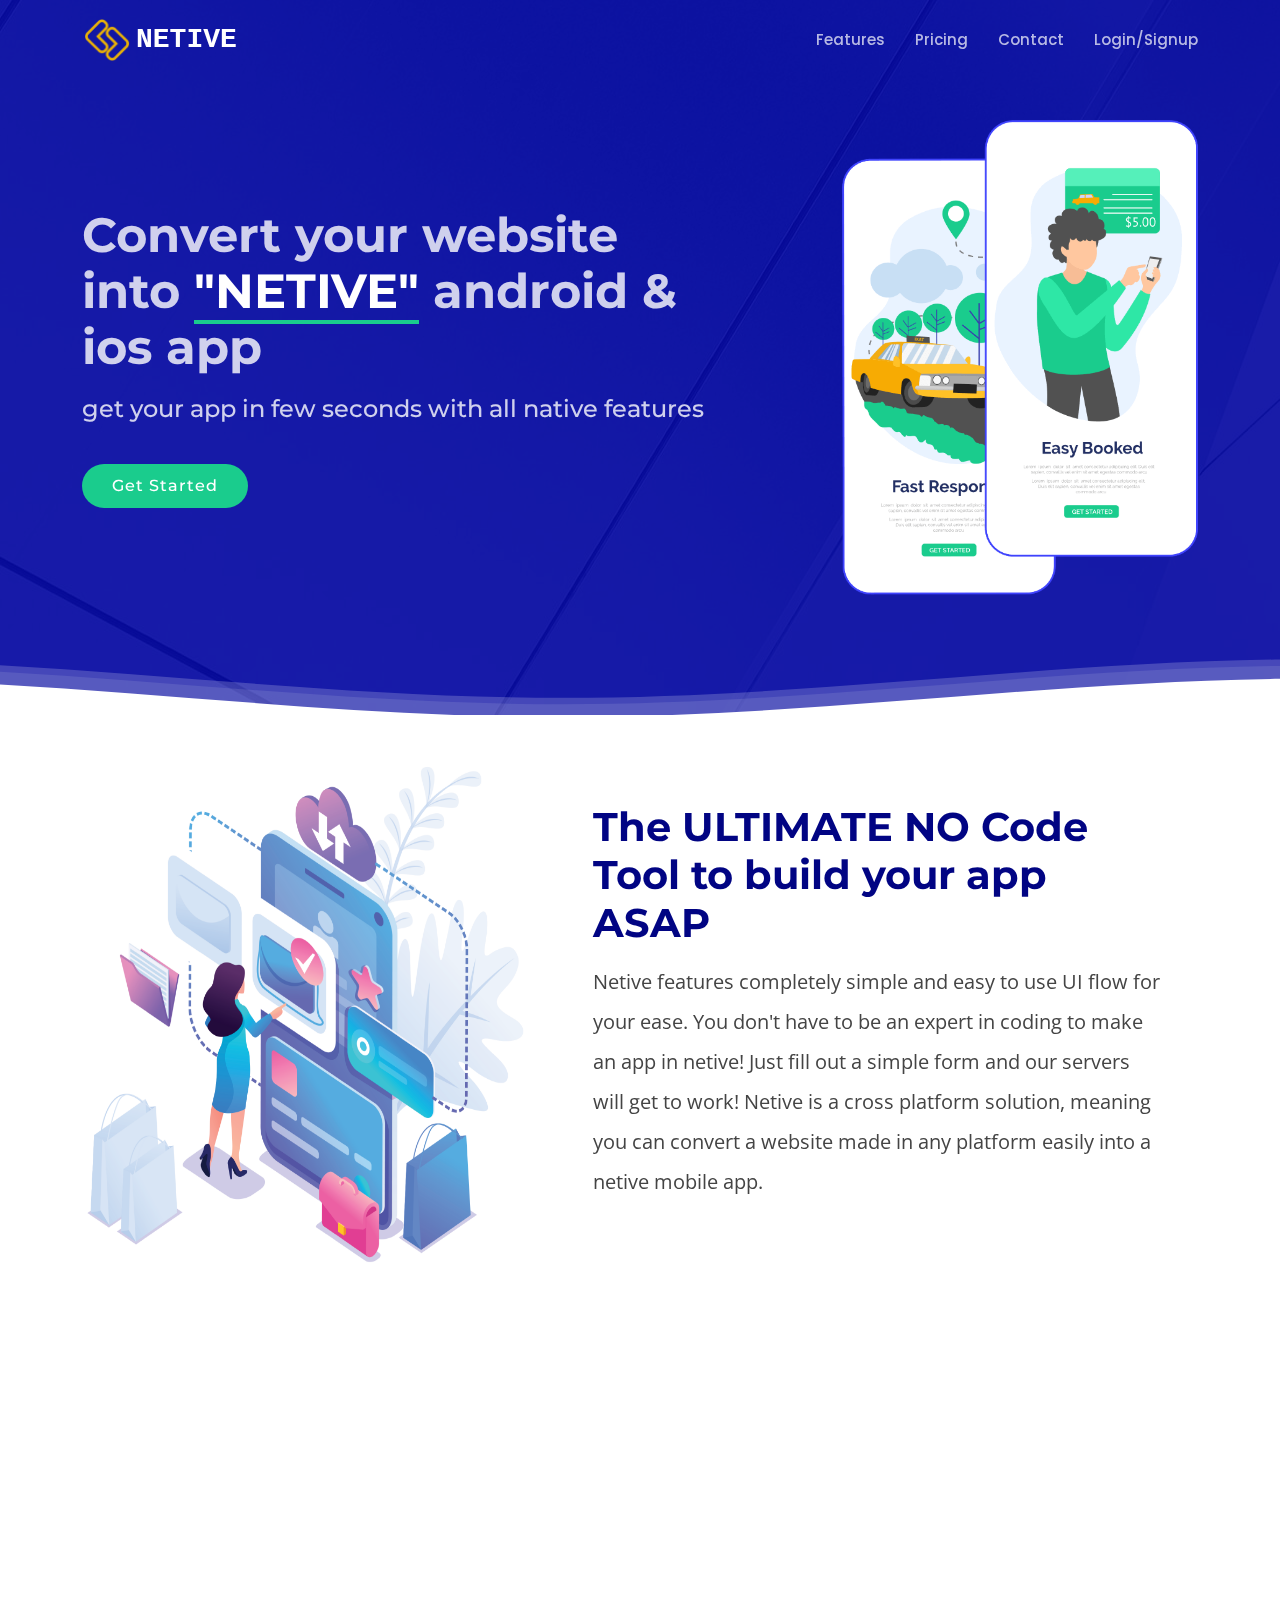
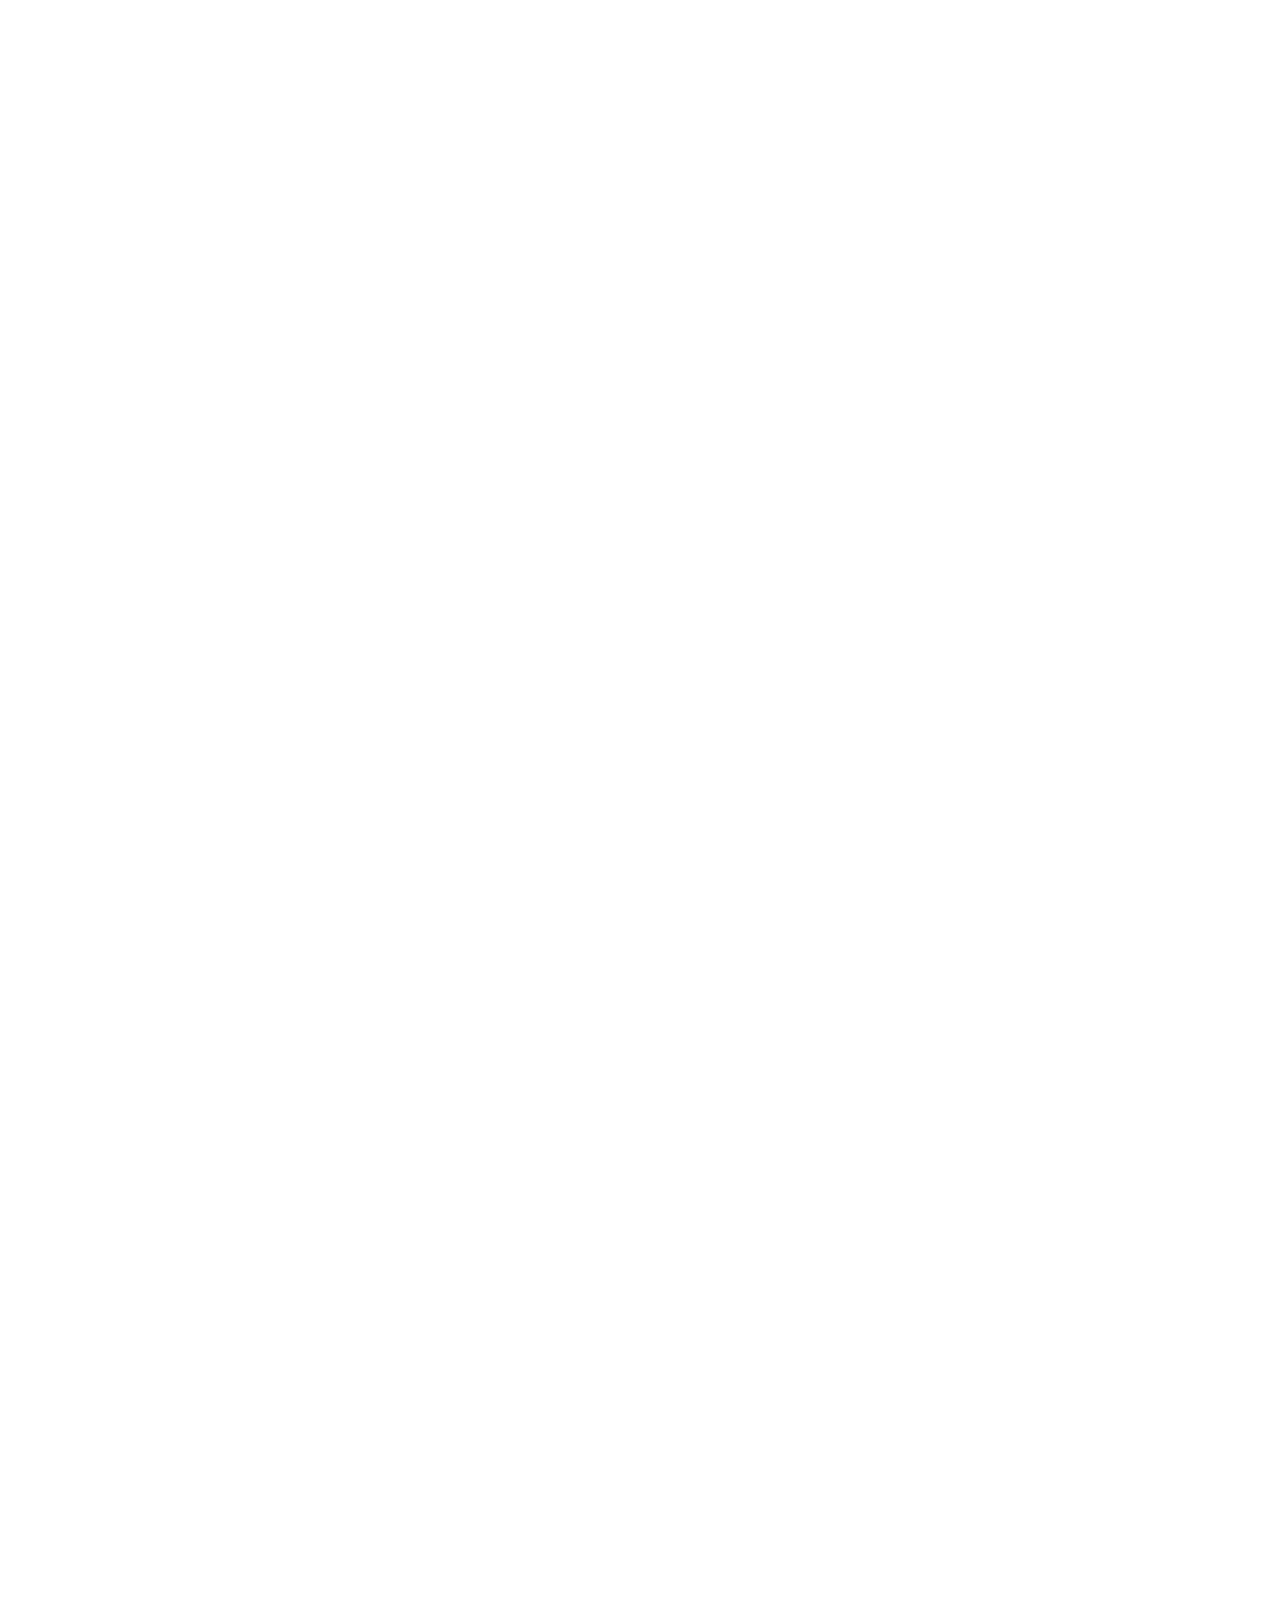
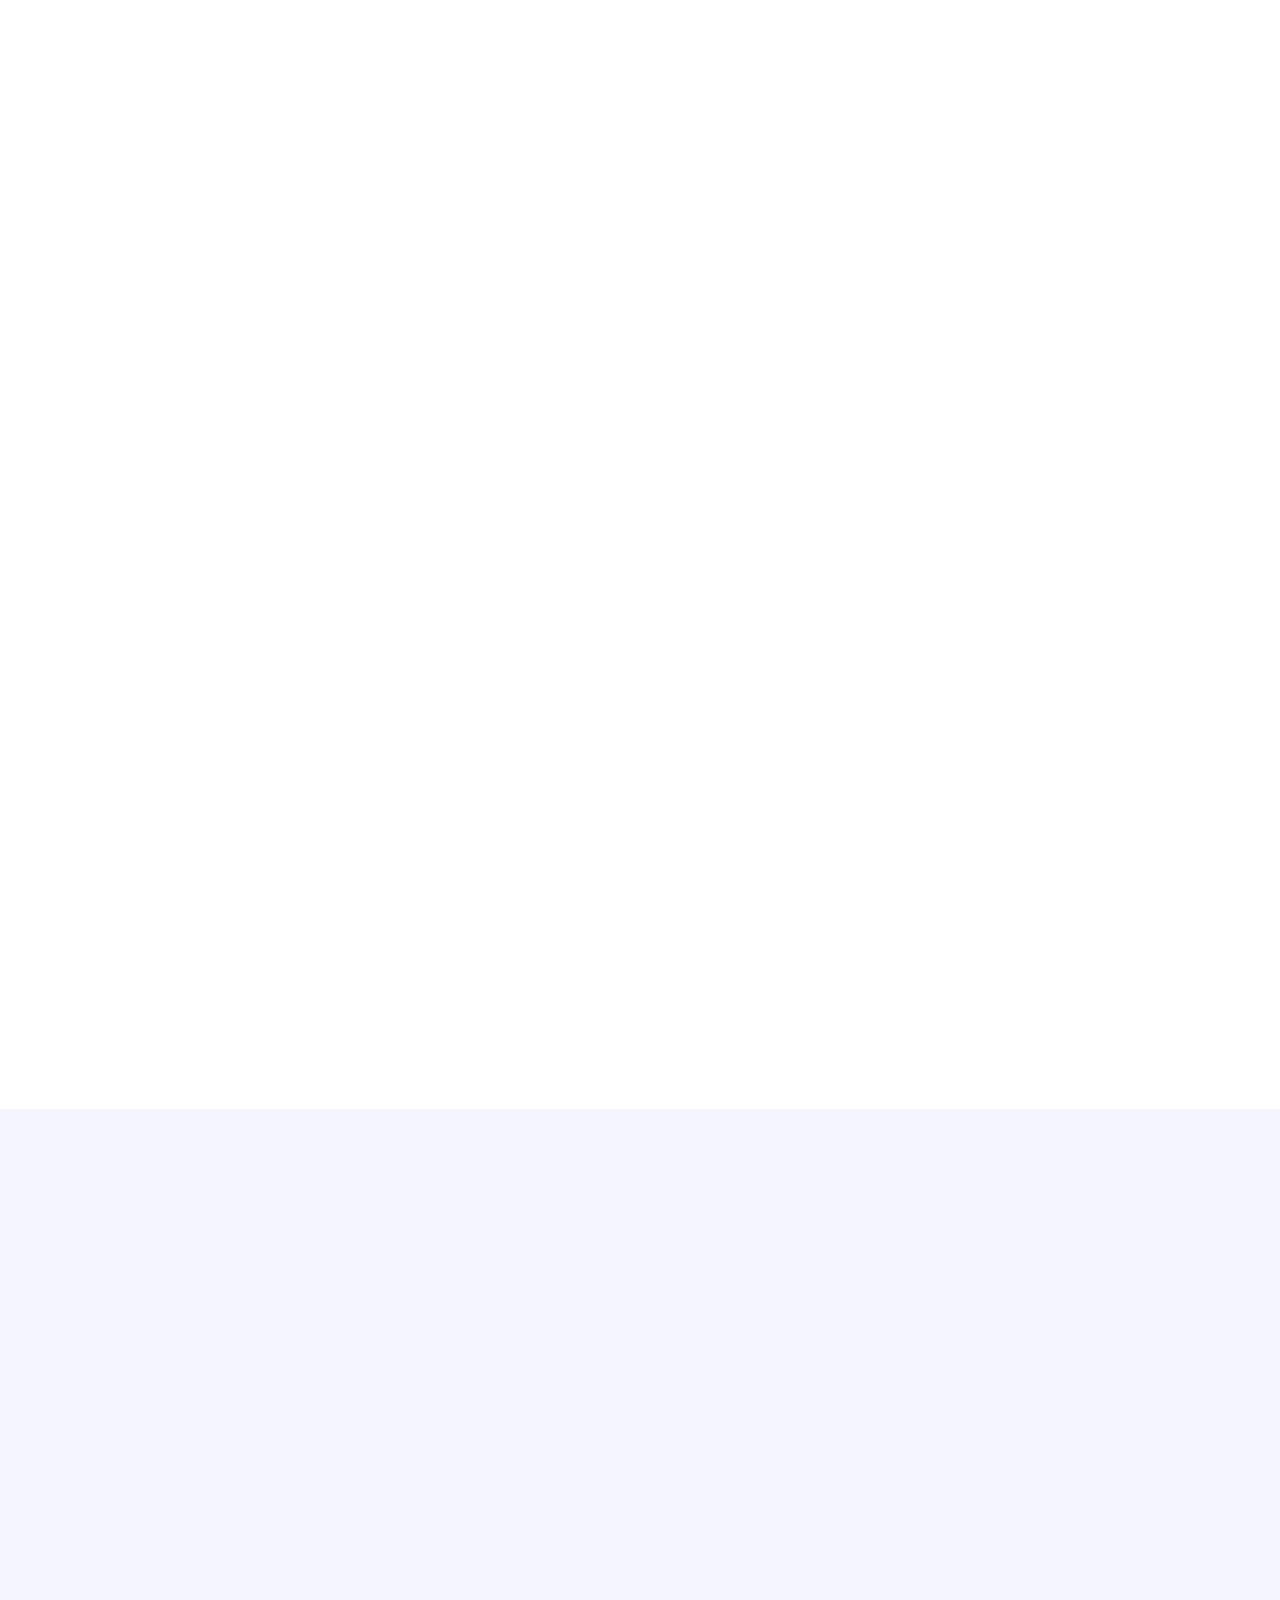
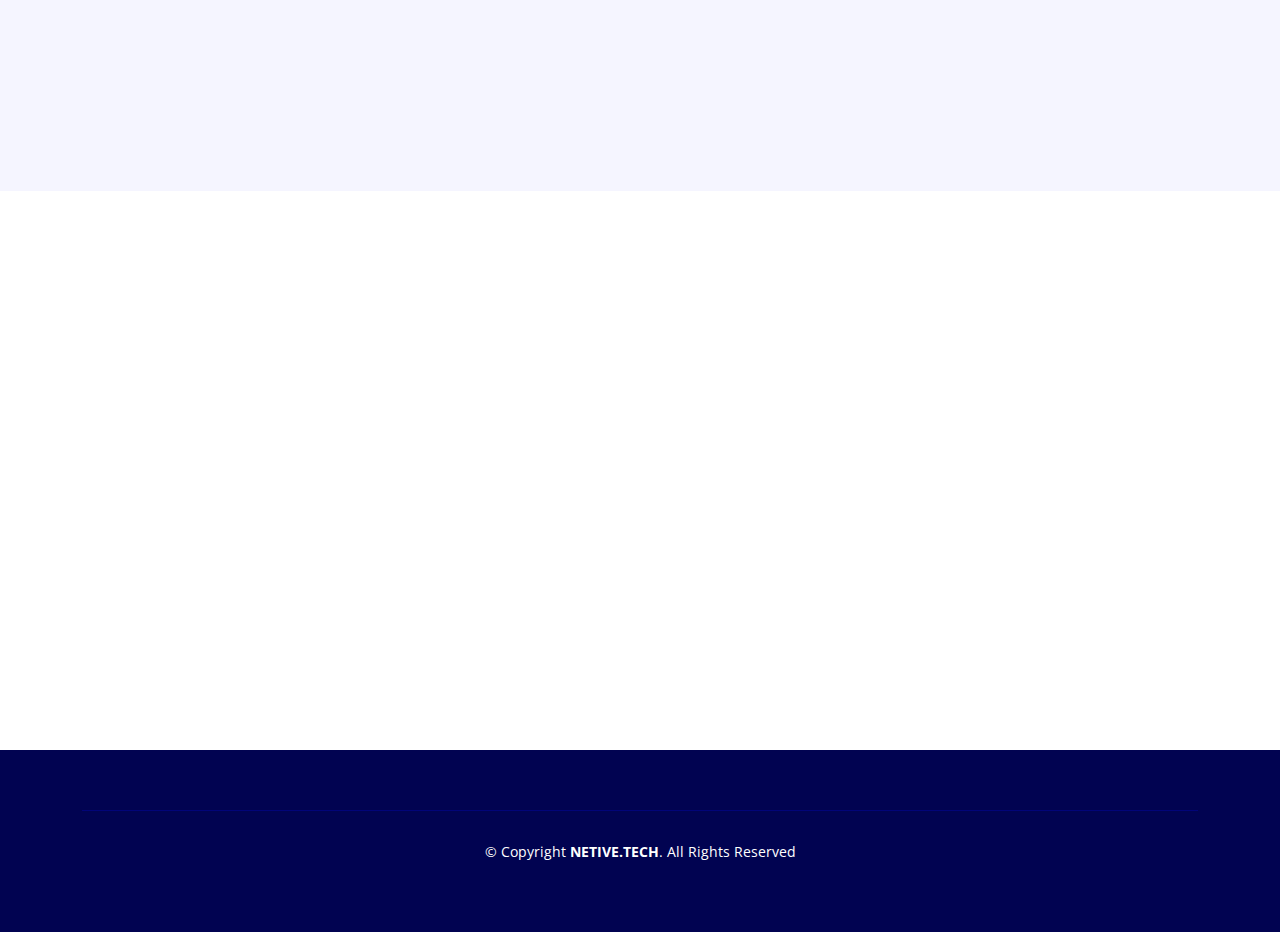
==== index.html @ 9819572e "Add files via upload" ====
<!DOCTYPE html>
<html lang="en">

<head>
  <meta charset="utf-8">
  <meta content="width=device-width, initial-scale=1.0" name="viewport">

  <title>Bootslander Bootstrap Template - Index</title>
  <meta content="" name="description">
  <meta content="" name="keywords">

  <!-- Favicons -->
  <link href="assets/img/logo2.png" rel="icon">
  <link href="assets/img/apple-touch-icon.png" rel="apple-touch-icon">

  <!-- Google Fonts -->
  <link
    href="https://fonts.googleapis.com/css?family=Open+Sans:300,300i,400,400i,600,600i,700,700i|Montserrat:300,300i,400,400i,500,500i,600,600i,700,700i|Poppins:300,300i,400,400i,500,500i,600,600i,700,700i"
    rel="stylesheet">

  <!-- Vendor CSS Files -->
  <link href="assets/vendor/aos/aos.css" rel="stylesheet">
  <link href="assets/vendor/bootstrap/css/bootstrap.min.css" rel="stylesheet">
  <link href="assets/vendor/bootstrap-icons/bootstrap-icons.css" rel="stylesheet">
  <link href="assets/vendor/boxicons/css/boxicons.min.css" rel="stylesheet">
  <link href="assets/vendor/glightbox/css/glightbox.min.css" rel="stylesheet">
  <link href="assets/vendor/remixicon/remixicon.css" rel="stylesheet">
  <link href="assets/vendor/swiper/swiper-bundle.min.css" rel="stylesheet">

  <!-- Template Main CSS File -->
  <link href="assets/css/style.css" rel="stylesheet">
  <link href="assets/css/custom.css" rel="stylesheet">



  <!-- =======================================================
  * Template Name: Bootslander - v4.7.2
  * Template URL: https://bootstrapmade.com/bootslander-free-bootstrap-landing-page-template/
  * Author: BootstrapMade.com
  * License: https://bootstrapmade.com/license/
  ======================================================== -->
</head>

<body>

  <!-- ======= Header ======= -->
  <header id="header" class="fixed-top d-flex align-items-center header-transparent">
    <div class="container d-flex align-items-center justify-content-between">

      <div class="logo">
        
        <!-- Uncomment below if you prefer to use an image logo -->
        <a href="index.html"><img src="assets/img/logo.png" alt="" class="img-fluid " width="50"></a>
        <h1>NETIVE</h1>
      </div>

      <nav id="navbar" class="navbar">
        <ul>
          <li><a class="nav-link scrollto" href="#features">Features</a></li>
          <li><a class="nav-link scrollto" href="#pricing">Pricing</a></li>
          <li><a class="nav-link scrollto" href="#contact">Contact</a></li>
          <li><a class="nav-link scrollto" href="https://app.netive.tech/">Login/Signup</a></li>

        </ul>
        <i class="bi bi-list mobile-nav-toggle"></i>
      </nav><!-- .navbar -->

    </div>
  </header><!-- End Header -->

  <!-- ======= Hero Section ======= -->
  <section id="hero">

    <div class="container">
      <div class="row justify-content-between">
        <div class="col-lg-7 pt-5 pt-lg-0 order-2 order-lg-1 d-flex align-items-center">
          <div data-aos="zoom-out">
            <h1>Convert your <p id="web-plateform" class="d-inline "></p> website into <span>"NETIVE"</span> android &
              ios app</h1>
            <h2>get your app in few seconds with all native features</h2>
            <div class="text-center text-lg-start">
              <a href="https://netive.tech" class="btn-get-started scrollto">Get Started</a>
            </div>
          </div>
        </div>
        <div class="col-lg-4 order-1 order-lg-2 hero-img" data-aos="zoom-out" data-aos-delay="300">
          <img src="assets/img/hero-img.png" class="img-fluid animated" alt="">
        </div>
      </div>
    </div>

    <svg class="hero-waves" xmlns="http://www.w3.org/2000/svg" xmlns:xlink="http://www.w3.org/1999/xlink"
      viewBox="0 24 150 28 " preserveAspectRatio="none">
      <defs>
        <path id="wave-path" d="M-160 44c30 0 58-18 88-18s 58 18 88 18 58-18 88-18 58 18 88 18 v44h-352z">
      </defs>
      <g class="wave1">
        <use xlink:href="#wave-path" x="50" y="3" fill="rgba(255,255,255, .1)">
      </g>
      <g class="wave2">
        <use xlink:href="#wave-path" x="50" y="0" fill="rgba(255,255,255, .2)">
      </g>
      <g class="wave3">
        <use xlink:href="#wave-path" x="50" y="9" fill="#fff">
      </g>
    </svg>

  </section><!-- End Hero -->

  <main id="main">

    <!-- ======= About Section ======= -->
    <section id="about" class="about">
      <div class="container">

        <div class="row ">
          <div class="col-xl-5 col-lg-6 video-box d-flex justify-content-center align-items-stretch"
            data-aos="fade-right">
            <img src="assets/img/details-2.png" class="img-fluid animated" alt="">
          </div>

          <div
            class="col-xl-7 col-lg-6 icon-boxes d-flex flex-column align-items-stretch justify-content-center py-5 px-lg-5"
            data-aos="fade-left">
            <h3 class="fs-1">The ULTIMATE NO Code Tool to build your app ASAP</h3>
            <p class="fs-5 lh-lg">Netive features completely simple and easy to use UI flow for your ease. You don't
              have to be an expert in coding to make an app in netive! Just fill out a simple form and our servers will
              get to work! Netive is a cross platform solution, meaning you can convert a website made in any platform
              easily into a netive mobile app.</p>

            <!-- <div class="icon-box" data-aos="zoom-in" data-aos-delay="100">
              <div class="icon"><i class="bx bx-fingerprint"></i></div>
              <h4 class="title"><a href="">Lorem Ipsum</a></h4>
              <p class="description">Voluptatum deleniti atque corrupti quos dolores et quas molestias excepturi sint occaecati cupiditate non provident</p>
            </div>

            <div class="icon-box" data-aos="zoom-in" data-aos-delay="200">
              <div class="icon"><i class="bx bx-gift"></i></div>
              <h4 class="title"><a href="">Nemo Enim</a></h4>
              <p class="description">At vero eos et accusamus et iusto odio dignissimos ducimus qui blanditiis praesentium voluptatum deleniti atque</p>
            </div>

            <div class="icon-box" data-aos="zoom-in" data-aos-delay="300">
              <div class="icon"><i class="bx bx-atom"></i></div>
              <h4 class="title"><a href="">Dine Pad</a></h4>
              <p class="description">Explicabo est voluptatum asperiores consequatur magnam. Et veritatis odit. Sunt aut deserunt minus aut eligendi omnis</p>
            </div> -->

          </div>
        </div>

      </div>
    </section><!-- End About Section -->

    <!-- ======= Features Section ======= -->
    <section id="features" class="features">
      <div class="container">

        <div class="section-title" data-aos="fade-up">
          <h2>Features</h2>
          <p>Check The Features</p>
        </div>

        <div class="row" data-aos="fade-left">
          <div class="col-lg-3 col-md-4">
            <div class="icon-box" data-aos="zoom-in" data-aos-delay="50">
              <i class="ri-notification-2-line" style="color: #ffbb2c;"></i>
              <h3><a href="">Push Notification</a></h3>
            </div>
          </div>
          <div class="col-lg-3 col-md-4 mt-4 mt-md-0">
            <div class="icon-box" data-aos="zoom-in" data-aos-delay="100">
              <i class="ri-wifi-off-line" style="color: #5578ff;"></i>
              <h3><a href="">Offline Detection</a></h3>
            </div>
          </div>
          <div class="col-lg-3 col-md-4 mt-4 mt-md-0">
            <div class="icon-box" data-aos="zoom-in" data-aos-delay="150">
              <i class="ri-hard-drive-line" style="color: #e80368;"></i>
              <h3><a href="">On-device Storage</a></h3>
            </div>
          </div>
          <div class="col-lg-3 col-md-4 mt-4 mt-lg-0">
            <div class="icon-box" data-aos="zoom-in" data-aos-delay="200">
              <i class="ri-device-line" style="color: #e361ff;"></i>
              <h3><a href="">Device Information</a></h3>
            </div>
          </div>
          <div class="col-lg-3 col-md-4 mt-4">
            <div class="icon-box" data-aos="zoom-in" data-aos-delay="250">
              <i class="ri-paint-line" style="color: #47aeff;"></i>
              <h3><a href="">Custom Color Scheme / Theme</a></h3>
            </div>
          </div>
          <div class="col-lg-3 col-md-4 mt-4">
            <div class="icon-box" data-aos="zoom-in" data-aos-delay="300">
              <i class="ri-links-line" style="color: #ffa76e;"></i>
              <h3><a href="">Deeplinks</a></h3>
            </div>
          </div>
          <div class="col-lg-3 col-md-4 mt-4">
            <div class="icon-box" data-aos="zoom-in" data-aos-delay="350">
              <i class="ri-file-list-3-line" style="color: #11dbcf;"></i>
              <h3><a href="">Native File Selection</a></h3>
            </div>
          </div>
          <div class="col-lg-3 col-md-4 mt-4">
            <div class="icon-box" data-aos="zoom-in" data-aos-delay="400">
              <i class="ri-camera-2-line" style="color: #4233ff;"></i>
              <h3><a href="">Camera and Microphone</a></h3>
            </div>
          </div>
          <div class="col-lg-3 col-md-4 mt-4">
            <div class="icon-box" data-aos="zoom-in" data-aos-delay="450">
              <i class="ri-smartphone-line" style="color: #b2904f;"></i>
              <h3><a href="">Custom Splash Screen</a></h3>
            </div>
          </div>
          <div class="col-lg-3 col-md-4 mt-4">
            <div class="icon-box" data-aos="zoom-in" data-aos-delay="500">
              <i class="ri-advertisement-line" style="color: #b20969;"></i>
              <h3><a href="">Admob</a></h3>
            </div>
          </div>
          <div class="col-lg-3 col-md-4 mt-4">
            <div class="icon-box" data-aos="zoom-in" data-aos-delay="550">
              <i class="ri-line-chart-line" style="color: #ff5828;"></i>
              <h3><a href="">Firebase Analytics</a></h3>
            </div>
          </div>
          <div class="col-lg-3 col-md-4 mt-4">
            <div class="icon-box" data-aos="zoom-in" data-aos-delay="600">
              <i class="ri-add-box-line" style="color: #29cc61;"></i>
              <h3><a href="">AND MANY MORE</a></h3>
            </div>
          </div>
        </div>

      </div>
    </section><!-- End Features Section -->

    <section id="details" class="details">
      <div class="container">

        <div class="row content align-items-center">
          <div class="col-xl-5 col-lg-6 video-box d-flex justify-content-center align-items-stretch"
            data-aos="fade-right">
            <img src="assets/img/details-1.png" class="img-fluid" alt="">
          </div>
          <div
            class="col-xl-7 col-lg-6 icon-boxes d-flex flex-column align-items-stretch justify-content-center py-5 px-lg-5"
            data-aos="fade-up">
            <h3 class="fs-2 lh-sm">Manage Every Platform with <br>
              <span class="fs-1 fw-bold">Single Endpoint</span>
            </h3>
            <p class="fst-italic fs-5 lh-lg">
              Manage everything easily from a single codebase, No need to have two separate projects for iOS and
              Android. Your website's code base is all you need to pay attention to.
              <br>
              No need for Android or iOS experts to be in your team!
            </p>
            <!-- <ul>
              <li><i class="bi bi-check"></i> Ullamco laboris nisi ut aliquip ex ea commodo consequat.</li>
              <li><i class="bi bi-check"></i> Duis aute irure dolor in reprehenderit in voluptate velit.</li>
              <li><i class="bi bi-check"></i> Iure at voluptas aspernatur dignissimos doloribus repudiandae.</li>
              <li><i class="bi bi-check"></i> Est ipsa assumenda id facilis nesciunt placeat sed doloribus praesentium.</li>
            </ul> -->

          </div>
        </div>
     

        <div class="row content align-items-center justify-content-between">
          <div class="col-md-4 order-1 order-md-2" data-aos="fade-left">
            <img src="assets/img/details-4.png" class="img-fluid" alt="">
          </div>
          <div class="col-md-8 pt-5 order-2 order-md-1" data-aos="fade-up">
            <h3>SIMPLE AND EFFECTIVE. <br>
              <span class="fs-1 fw-bolder"> In Just A Few Clicks .</span>
            </h3>
            <p class="fst-italic lh-lg fs-5">
              Traditionally you'd have to hire two external developers for Android and iOS, which costs hundreds of
              dollars per hour! <br>
              We aim to extract that time and cost, using netive doesn't require you to be an expert and it takes less
              than a second for you to get the app. <br>
              No need for Android or iOS experts to be in your team!
            </p>
          </div>
        </div>

        <div class="row content align-items-center justify-content-between">
          <div class="col-md-4" data-aos="fade-right">
            <img src="assets/img/details-3.png" class="img-fluid" alt="">
          </div>
          <div class="col-md-6 pt-5" data-aos="fade-up">
            <h3 class="fs-1 fw-bolder">Supports all Platform</h3>
            <p class="fs-5 lh-lg">Netive works with all platform avilable, if it works on browser it will work with Netive</p>
            
            <div class="d-flex fs-5 fw-bold">

            <ul class="pl-5">
              <li><i class="bi bi-check"></i>Bubble</li>
              <li><i class="bi bi-check"></i>Shopify</li>
              <li><i class="bi bi-check"></i>Wordpress</li>
              <li><i class="bi bi-check"></i>Wix</li>
              <li><i class="bi bi-check"></i>HTML</li>

             
            </ul>
            <ul class="px-5">
          
              <li><i class="bi bi-check"></i>SquareSpace</li>
              <li><i class="bi bi-check"></i>Drupal</li>
              <li><i class="bi bi-check"></i>WebFlow</li>
              <li><i class="bi bi-check"></i>Joomla</li>
              <li><i class="bi bi-check"></i>and many more</li>
            </ul>
          </div>

          </div>
        </div>

      </div>
    </section><!-- End Details Section -->


    <!-- ======= Pricing Section ======= -->
    <section id="pricing" class="pricing">
      <div class="container">

        <div class="section-title" data-aos="fade-up">
          <h2>Pricing</h2>
          <p>Check our Pricing</p>
        </div>

        <div class="row justify-content-center" data-aos="fade-left">

         

          <div class="col-lg-3 col-md-6 mt-4 mt-md-0">
            <div class="box featured" data-aos="zoom-in" data-aos-delay="200">
              <h3>Android</h3>
              <h4><sup>$</sup>40<span> / app</span></h4>
              <ul>
                <li>Android App</li>
                <li>All Native Features</li>
                <li>Live Support</li>
                <li>No Netive Watermark</li>
              </ul>
              <div class="btn-wrap">
                <a href="https://app.netive.tech" class="btn-buy">Buy Now</a>
              </div>
            </div>
          </div>

          <div class="col-lg-3 col-md-6 mt-4 mt-lg-0">
            <div class="box" data-aos="zoom-in" data-aos-delay="300">
              <h3>IOS</h3>
              <h4><sup>$</sup>60<span> / app</span></h4>
              <ul>
                <li>IOS APP</li>
                <li>ALL Native Features</li>
                <li>Live Support</li>
                <li >No Netive Watermark</li>
              </ul>
              <div class="btn-wrap">
                <a href="https://app.netive.tech" class="btn-buy">Buy Now</a>
              </div>
            </div>
          </div>

          <div class="col-lg-3 col-md-6 mt-4 mt-lg-0">
            <div class="box" data-aos="zoom-in" data-aos-delay="400">
              <span class="advanced">IOS+ANDROID</span>
              <h3>Ultimate</h3>
              <h4><sup>$</sup>80<span> / apps</span></h4>
              <ul>
                <li>ANDROID + IOS APP</li>
                <li>ALL Netive Features</li>
                <li>Full Live Support</li>
                <li >No Netive Watermark</li>
            
              </ul>
              <div class="btn-wrap">
                <a href="#" class="btn-buy">Buy Now</a>
              </div>
            </div>
          </div>

        </div>

      </div>
    </section><!-- End Pricing Section -->

    <!-- ======= F.A.Q Section ======= -->
    <section id="faq" class="faq section-bg">
      <div class="container">

        <div class="section-title" data-aos="fade-up">
          <h2>F.A.Q</h2>
          <p>Frequently Asked Questions</p>
        </div>

        <div class="faq-list">
          <ul>
            <li data-aos="fade-up">
              <i class="bx bx-help-circle icon-help"></i> <a data-bs-toggle="collapse" class="collapse"
                data-bs-target="#faq-list-1">Non consectetur a erat nam at lectus urna duis? <i
                  class="bx bx-chevron-down icon-show"></i><i class="bx bx-chevron-up icon-close"></i></a>
              <div id="faq-list-1" class="collapse show" data-bs-parent=".faq-list">
                <p>
                  Feugiat pretium nibh ipsum consequat. Tempus iaculis urna id volutpat lacus laoreet non curabitur
                  gravida. Venenatis lectus magna fringilla urna porttitor rhoncus dolor purus non.
                </p>
              </div>
            </li>

            <li data-aos="fade-up" data-aos-delay="100">
              <i class="bx bx-help-circle icon-help"></i> <a data-bs-toggle="collapse" data-bs-target="#faq-list-2"
                class="collapsed">Feugiat scelerisque varius morbi enim nunc? <i
                  class="bx bx-chevron-down icon-show"></i><i class="bx bx-chevron-up icon-close"></i></a>
              <div id="faq-list-2" class="collapse" data-bs-parent=".faq-list">
                <p>
                  Dolor sit amet consectetur adipiscing elit pellentesque habitant morbi. Id interdum velit laoreet id
                  donec ultrices. Fringilla phasellus faucibus scelerisque eleifend donec pretium. Est pellentesque elit
                  ullamcorper dignissim. Mauris ultrices eros in cursus turpis massa tincidunt dui.
                </p>
              </div>
            </li>

            <li data-aos="fade-up" data-aos-delay="200">
              <i class="bx bx-help-circle icon-help"></i> <a data-bs-toggle="collapse" data-bs-target="#faq-list-3"
                class="collapsed">Dolor sit amet consectetur adipiscing elit? <i
                  class="bx bx-chevron-down icon-show"></i><i class="bx bx-chevron-up icon-close"></i></a>
              <div id="faq-list-3" class="collapse" data-bs-parent=".faq-list">
                <p>
                  Eleifend mi in nulla posuere sollicitudin aliquam ultrices sagittis orci. Faucibus pulvinar elementum
                  integer enim. Sem nulla pharetra diam sit amet nisl suscipit. Rutrum tellus pellentesque eu tincidunt.
                  Lectus urna duis convallis convallis tellus. Urna molestie at elementum eu facilisis sed odio morbi
                  quis
                </p>
              </div>
            </li>

            <li data-aos="fade-up" data-aos-delay="300">
              <i class="bx bx-help-circle icon-help"></i> <a data-bs-toggle="collapse" data-bs-target="#faq-list-4"
                class="collapsed">Tempus quam pellentesque nec nam aliquam sem et tortor consequat? <i
                  class="bx bx-chevron-down icon-show"></i><i class="bx bx-chevron-up icon-close"></i></a>
              <div id="faq-list-4" class="collapse" data-bs-parent=".faq-list">
                <p>
                  Molestie a iaculis at erat pellentesque adipiscing commodo. Dignissim suspendisse in est ante in. Nunc
                  vel risus commodo viverra maecenas accumsan. Sit amet nisl suscipit adipiscing bibendum est. Purus
                  gravida quis blandit turpis cursus in.
                </p>
              </div>
            </li>

            <li data-aos="fade-up" data-aos-delay="400">
              <i class="bx bx-help-circle icon-help"></i> <a data-bs-toggle="collapse" data-bs-target="#faq-list-5"
                class="collapsed">Tortor vitae purus faucibus ornare. Varius vel pharetra vel turpis nunc eget lorem
                dolor? <i class="bx bx-chevron-down icon-show"></i><i class="bx bx-chevron-up icon-close"></i></a>
              <div id="faq-list-5" class="collapse" data-bs-parent=".faq-list">
                <p>
                  Laoreet sit amet cursus sit amet dictum sit amet justo. Mauris vitae ultricies leo integer malesuada
                  nunc vel. Tincidunt eget nullam non nisi est sit amet. Turpis nunc eget lorem dolor sed. Ut venenatis
                  tellus in metus vulputate eu scelerisque.
                </p>
              </div>
            </li>

          </ul>
        </div>

      </div>
    </section><!-- End F.A.Q Section -->

    <!-- ======= Contact Section ======= -->
    <section id="contact" class="contact">
      <div class="container">

        <div class="section-title" data-aos="fade-up">
          <h2>Contact</h2>
          <p>Contact Us</p>
        </div>

        <div class="row">

          <div class="col-lg-4" data-aos="fade-right" data-aos-delay="100">
            <div class="info">
            

              <div class="email">
                <i class="bi bi-envelope"></i>
                <h4>Email:</h4>
                <p>team@netive.tech</p>
              </div>

              <div class="phone">
                <i class="bi bi-phone"></i>
                <h4>Call:</h4>
                <p>(+91) 8602454453</p>
              </div>

            </div>

          </div>

          <div class="col-lg-8 mt-5 mt-lg-0" data-aos="fade-left" data-aos-delay="200">

            <form action="forms/contact.php" method="post" role="form" class="php-email-form">
              <div class="row">
                <div class="col-md-6 form-group">
                  <input type="text" name="name" class="form-control" id="name" placeholder="Your Name" required>
                </div>
                <div class="col-md-6 form-group mt-3 mt-md-0">
                  <input type="email" class="form-control" name="email" id="email" placeholder="Your Email" required>
                </div>
              </div>
              <div class="form-group mt-3">
                <input type="text" class="form-control" name="subject" id="subject" placeholder="Subject" required>
              </div>
              <div class="form-group mt-3">
                <textarea class="form-control" name="message" rows="5" placeholder="Message" required></textarea>
              </div>
              <div class="my-3">
                <div class="loading">Loading</div>
                <div class="error-message"></div>
                <div class="sent-message">Your message has been sent. Thank you!</div>
              </div>
              <div class="text-center"><button type="submit">Send Message</button></div>
            </form>

          </div>

        </div>

      </div>
    </section><!-- End Contact Section -->

  </main><!-- End #main -->

  <!-- ======= Footer ======= -->
  <footer id="footer">
    <div class="footer-top">
     

    <div class="container">
      <div class="copyright">
        &copy; Copyright <strong><span>NETIVE.TECH</span></strong>. All Rights Reserved
      </div>
      <div class="credits">

      </div>
    </div>
  </footer><!-- End Footer -->

  <a href="#" class="back-to-top d-flex align-items-center justify-content-center"><i
      class="bi bi-arrow-up-short"></i></a>
  <div id="preloader"></div>

  <!-- Vendor JS Files -->
  <script src="assets/vendor/purecounter/purecounter_vanilla.js"></script>
  <script src="assets/vendor/aos/aos.js"></script>
  <script src="assets/vendor/bootstrap/js/bootstrap.bundle.min.js"></script>
  <script src="assets/vendor/glightbox/js/glightbox.min.js"></script>
  <script src="assets/vendor/swiper/swiper-bundle.min.js"></script>
  <script src="assets/vendor/php-email-form/validate.js"></script>

  <!-- Template Main JS File -->
  <script src="assets/js/main.js"></script>

</body>

</html>
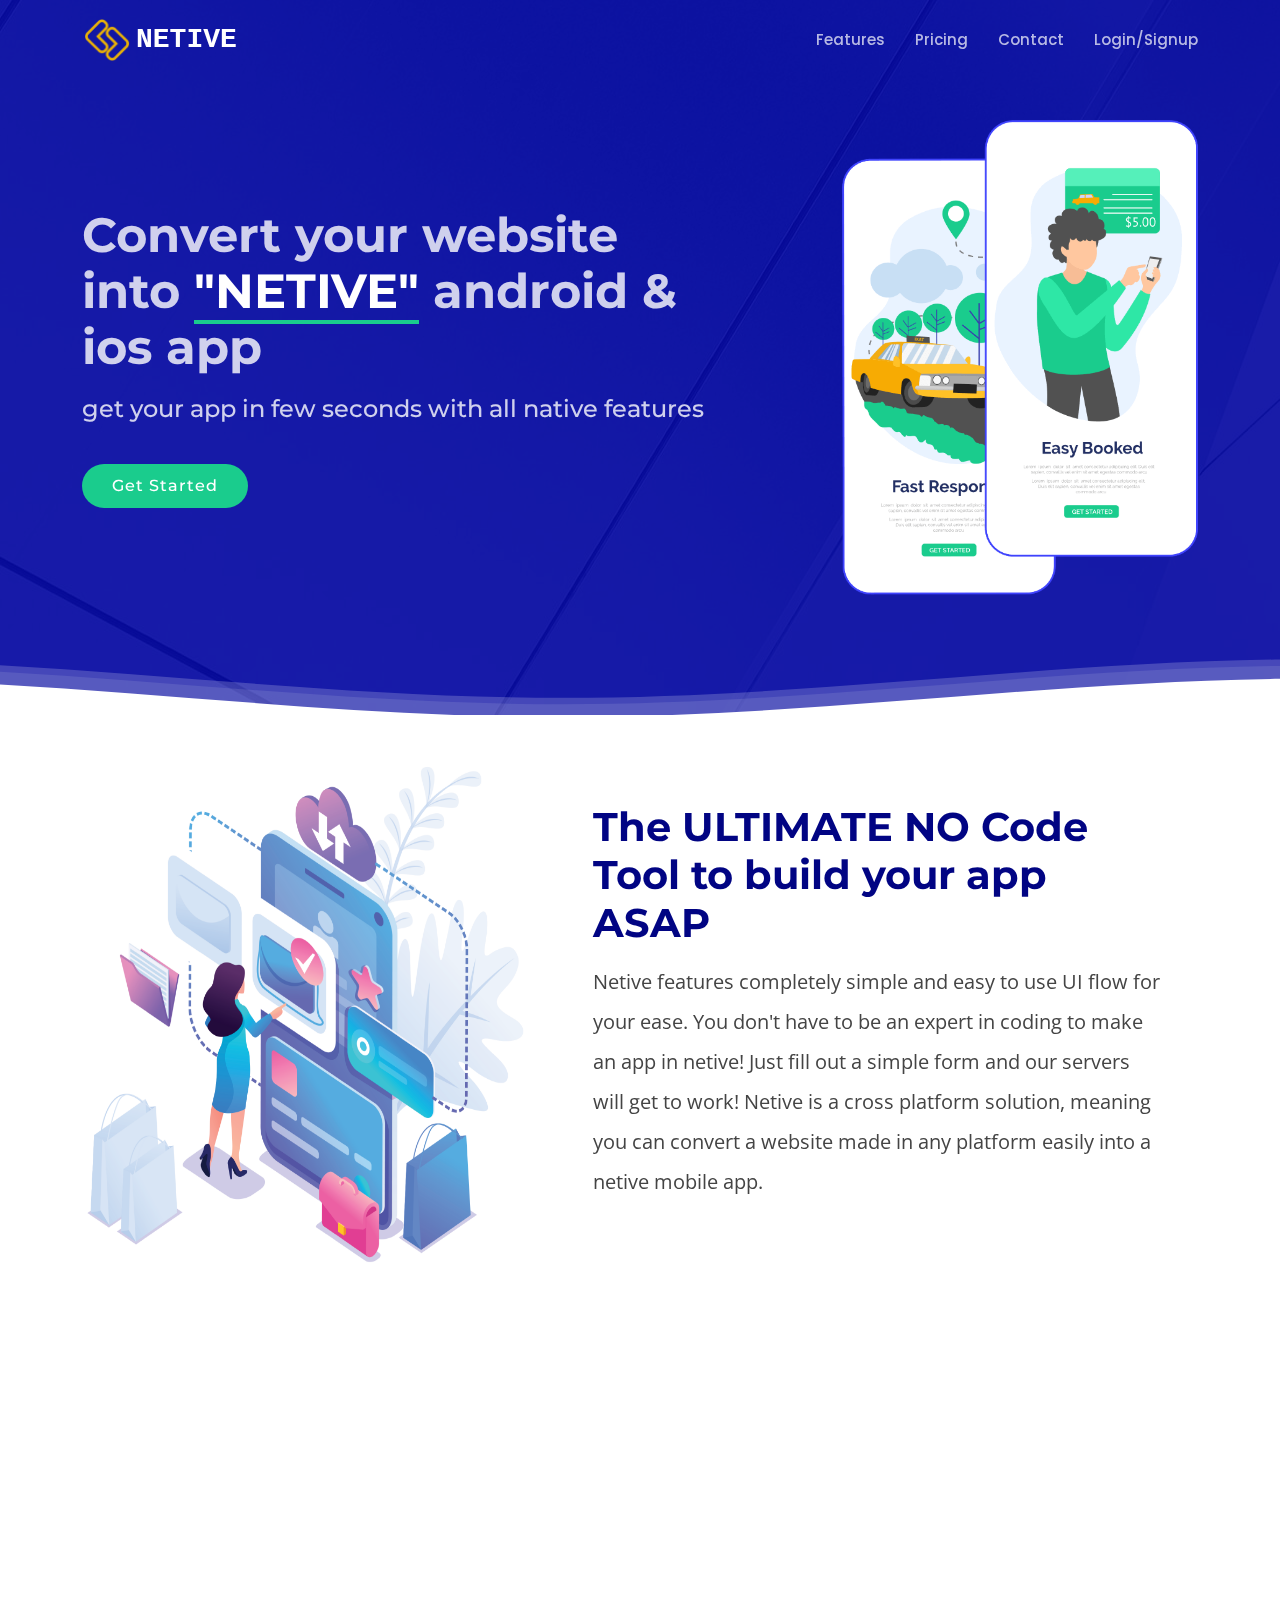
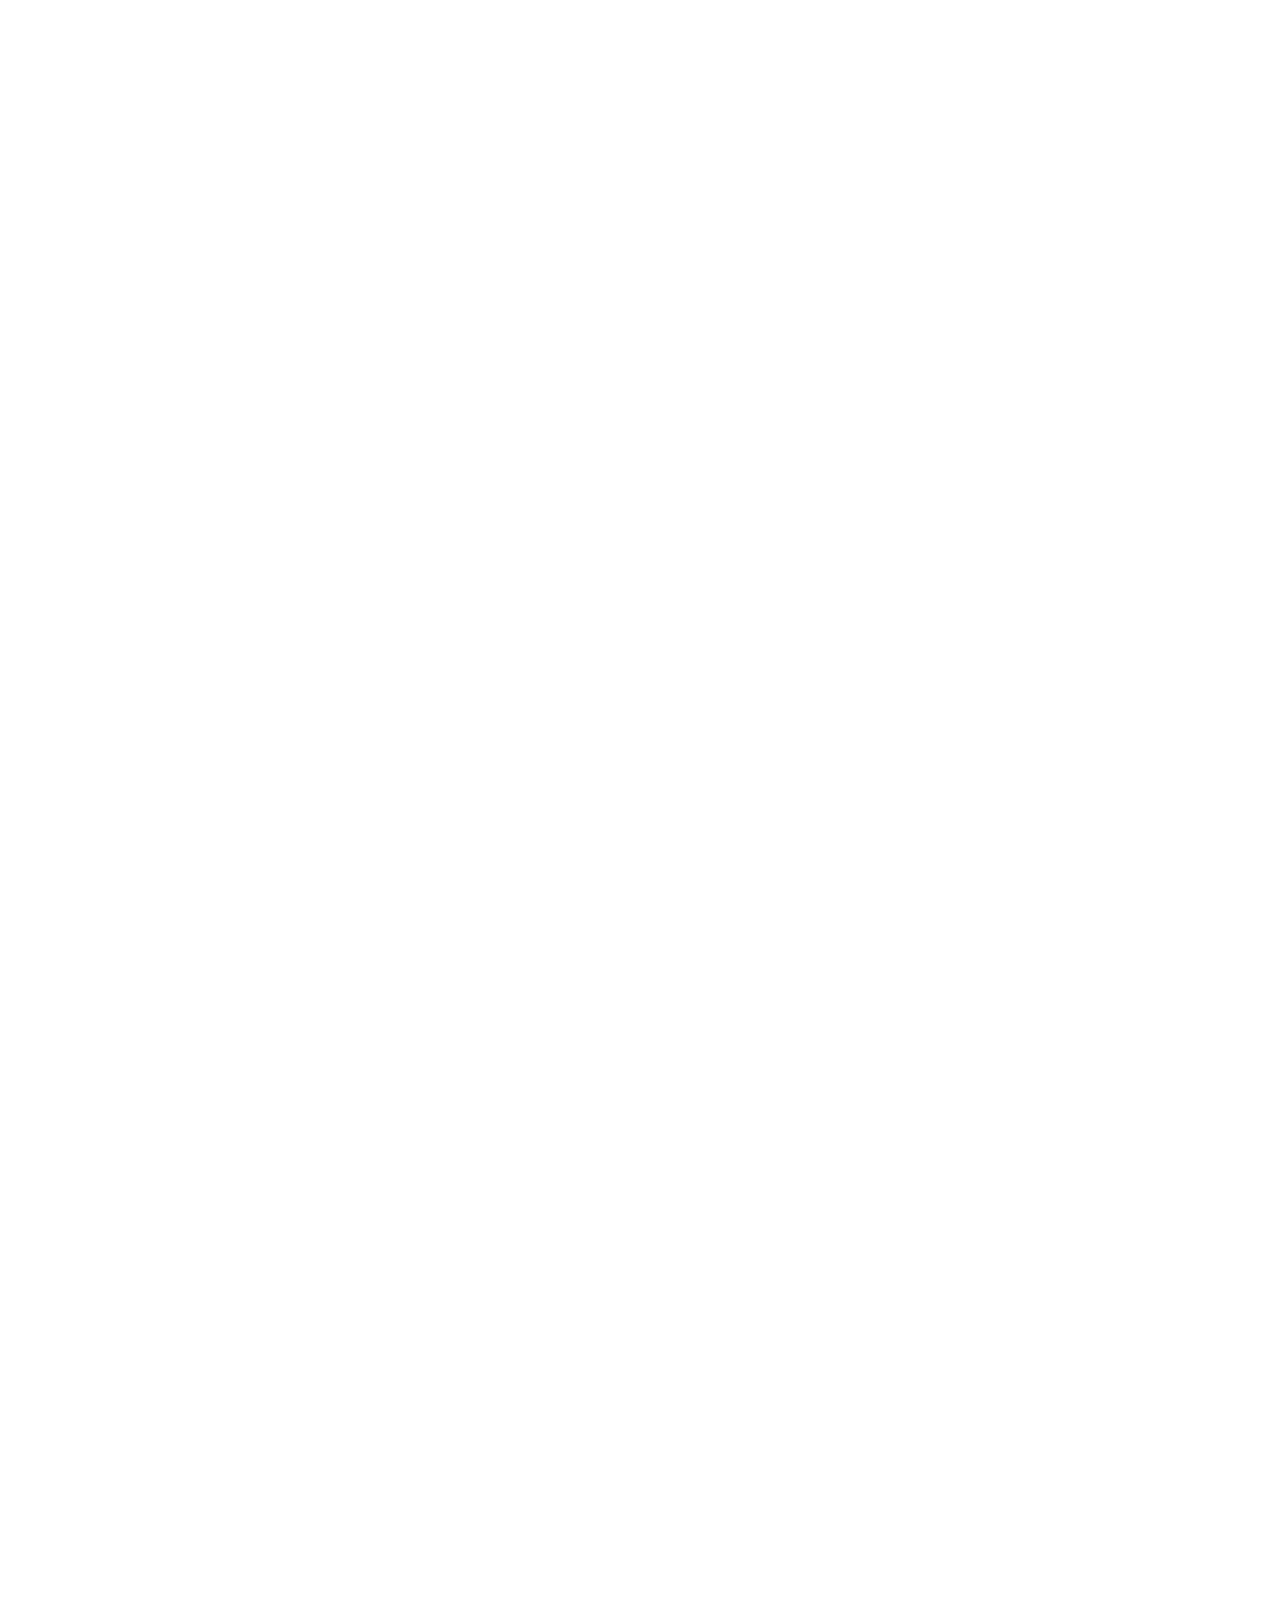
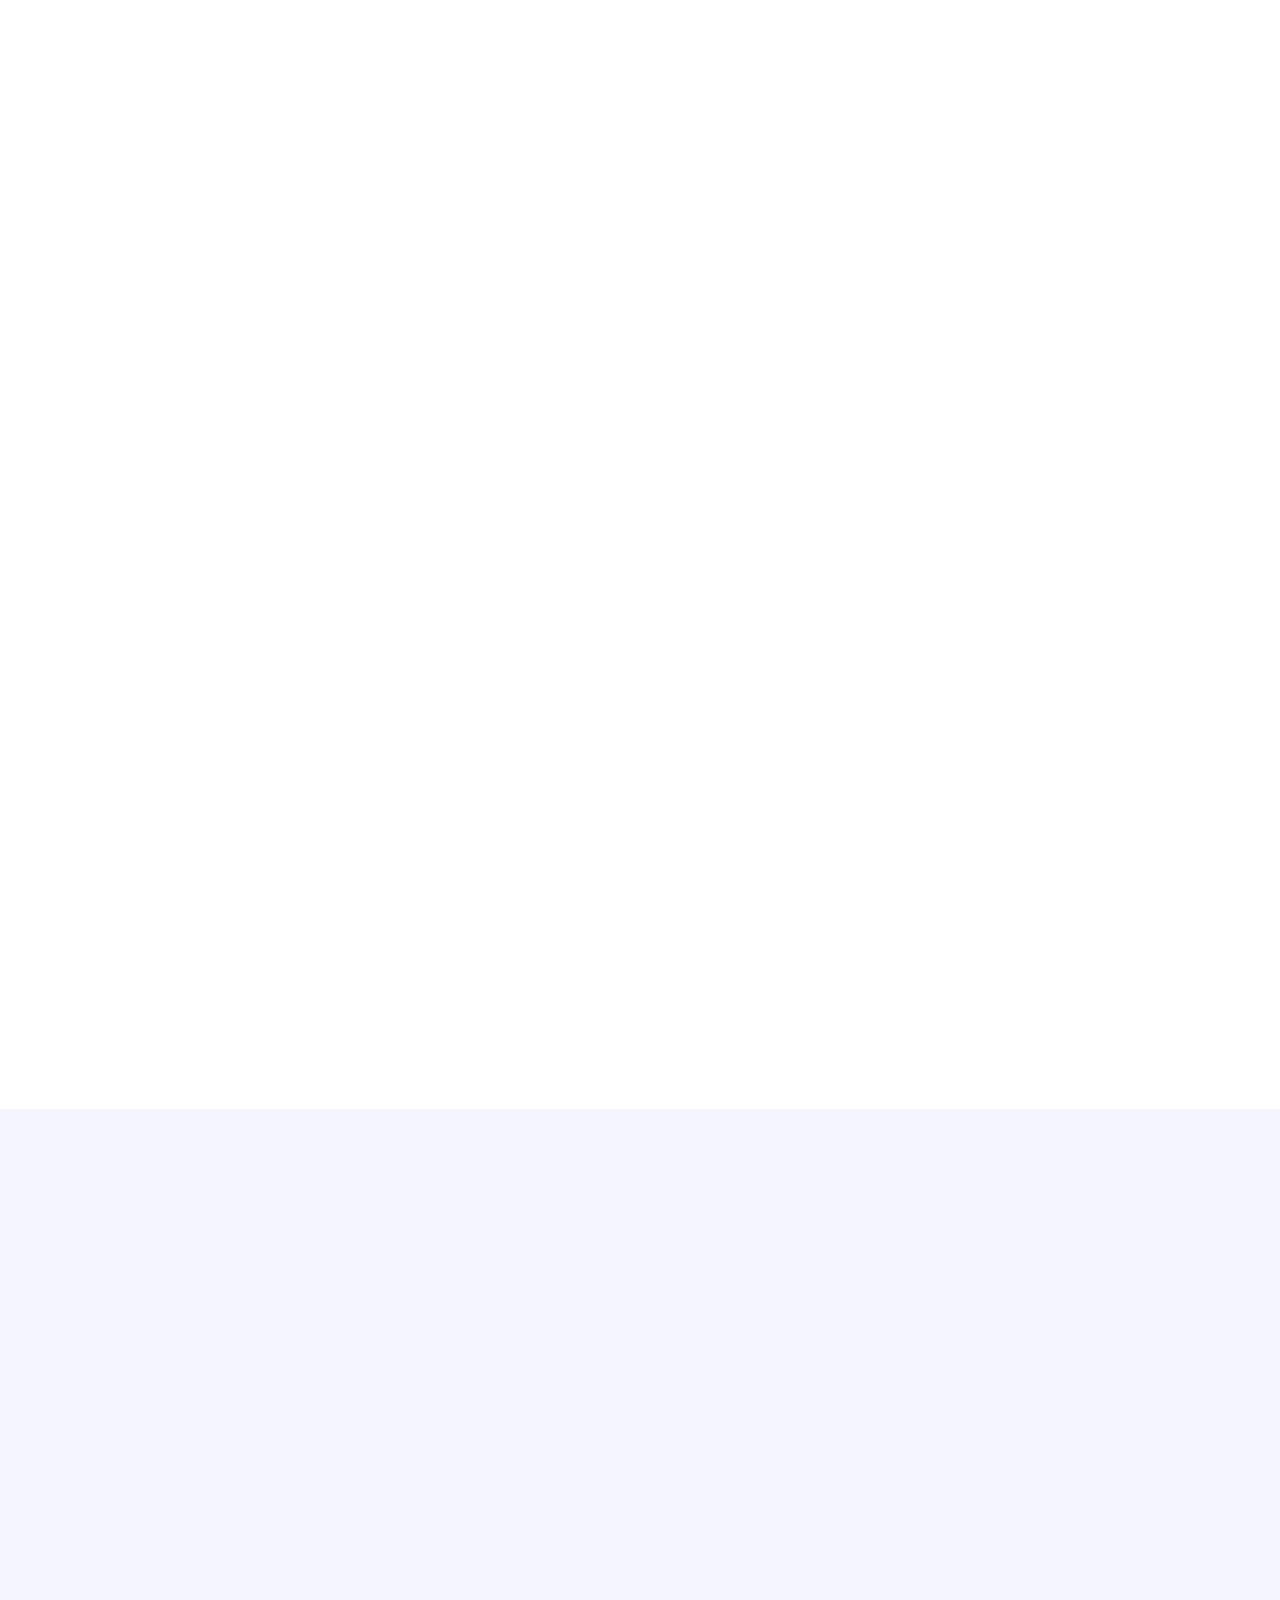
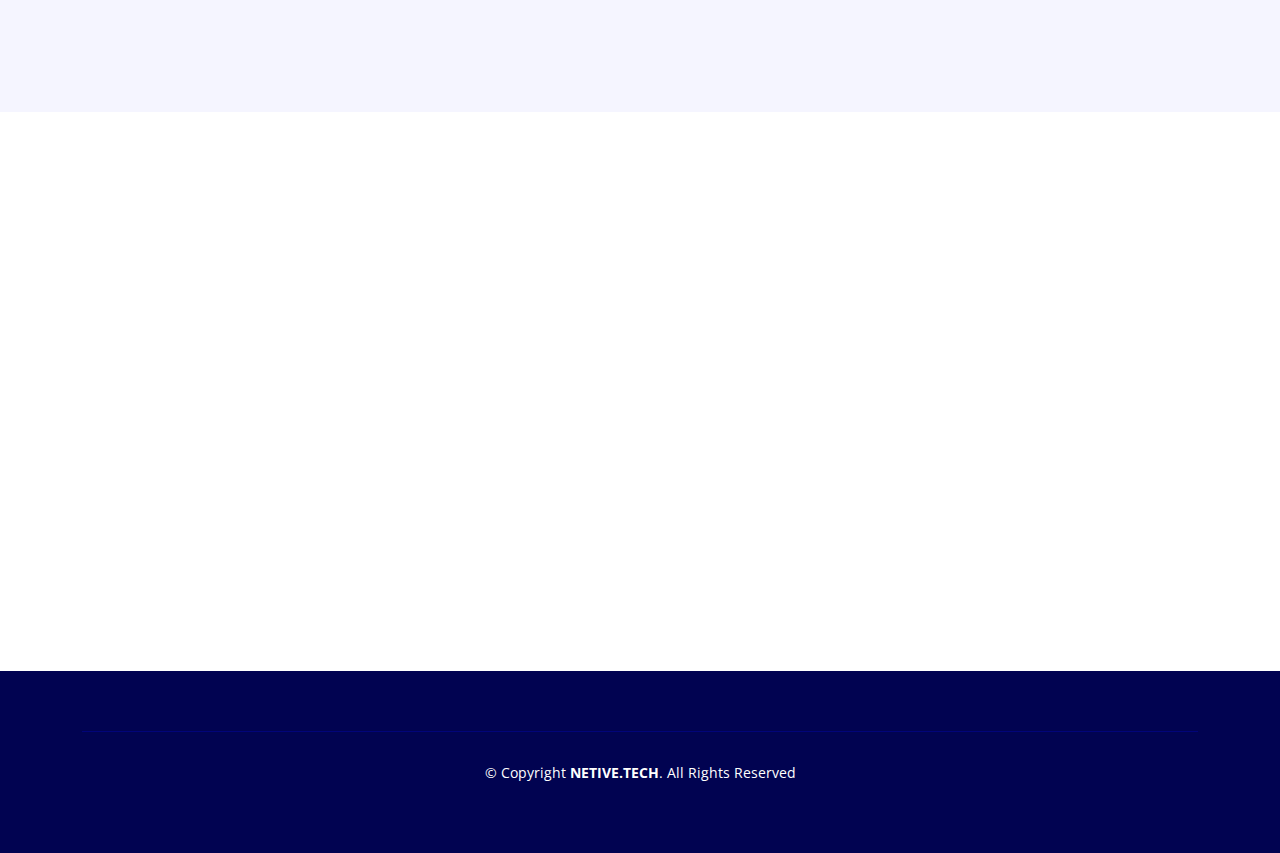
==== commit 2686117a: "contactform" ====
--- a/index.html
+++ b/index.html
@@ -5,13 +5,14 @@
   <meta charset="utf-8">
   <meta content="width=device-width, initial-scale=1.0" name="viewport">
 
-  <title>Bootslander Bootstrap Template - Index</title>
+  <title>Netive | A no code app development platform!</title>
   <meta content="" name="description">
   <meta content="" name="keywords">
 
+
   <!-- Favicons -->
-  <link href="assets/img/logo2.png" rel="icon">
-  <link href="assets/img/apple-touch-icon.png" rel="apple-touch-icon">
+  <link href="https://app.netive.tech/assets/logo.f23779b1.png" rel="icon">
+  <link href="https://app.netive.tech/assets/logo.f23779b1.png" rel="apple-touch-icon">
 
   <!-- Google Fonts -->
   <link
@@ -48,7 +49,7 @@
     <div class="container d-flex align-items-center justify-content-between">
 
       <div class="logo">
-        
+
         <!-- Uncomment below if you prefer to use an image logo -->
         <a href="index.html"><img src="assets/img/logo.png" alt="" class="img-fluid " width="50"></a>
         <h1>NETIVE</h1>
@@ -268,7 +269,7 @@
 
           </div>
         </div>
-     
+
 
         <div class="row content align-items-center justify-content-between">
           <div class="col-md-4 order-1 order-md-2" data-aos="fade-left">
@@ -294,28 +295,29 @@
           </div>
           <div class="col-md-6 pt-5" data-aos="fade-up">
             <h3 class="fs-1 fw-bolder">Supports all Platform</h3>
-            <p class="fs-5 lh-lg">Netive works with all platform avilable, if it works on browser it will work with Netive</p>
-            
+            <p class="fs-5 lh-lg">Netive works with all platform avilable, if it works on browser it will work with
+              Netive</p>
+
             <div class="d-flex fs-5 fw-bold">
 
-            <ul class="pl-5">
-              <li><i class="bi bi-check"></i>Bubble</li>
-              <li><i class="bi bi-check"></i>Shopify</li>
-              <li><i class="bi bi-check"></i>Wordpress</li>
-              <li><i class="bi bi-check"></i>Wix</li>
-              <li><i class="bi bi-check"></i>HTML</li>
-
-             
-            </ul>
-            <ul class="px-5">
-          
-              <li><i class="bi bi-check"></i>SquareSpace</li>
-              <li><i class="bi bi-check"></i>Drupal</li>
-              <li><i class="bi bi-check"></i>WebFlow</li>
-              <li><i class="bi bi-check"></i>Joomla</li>
-              <li><i class="bi bi-check"></i>and many more</li>
-            </ul>
-          </div>
+              <ul class="pl-5">
+                <li><i class="bi bi-check"></i>Bubble</li>
+                <li><i class="bi bi-check"></i>Shopify</li>
+                <li><i class="bi bi-check"></i>Wordpress</li>
+                <li><i class="bi bi-check"></i>Wix</li>
+                <li><i class="bi bi-check"></i>HTML</li>
+
+
+              </ul>
+              <ul class="px-5">
+
+                <li><i class="bi bi-check"></i>SquareSpace</li>
+                <li><i class="bi bi-check"></i>Drupal</li>
+                <li><i class="bi bi-check"></i>WebFlow</li>
+                <li><i class="bi bi-check"></i>Joomla</li>
+                <li><i class="bi bi-check"></i>and many more</li>
+              </ul>
+            </div>
 
           </div>
         </div>
@@ -335,7 +337,7 @@
 
         <div class="row justify-content-center" data-aos="fade-left">
 
-         
+
 
           <div class="col-lg-3 col-md-6 mt-4 mt-md-0">
             <div class="box featured" data-aos="zoom-in" data-aos-delay="200">
@@ -361,7 +363,7 @@
                 <li>IOS APP</li>
                 <li>ALL Native Features</li>
                 <li>Live Support</li>
-                <li >No Netive Watermark</li>
+                <li>No Netive Watermark</li>
               </ul>
               <div class="btn-wrap">
                 <a href="https://app.netive.tech" class="btn-buy">Buy Now</a>
@@ -378,8 +380,8 @@
                 <li>ANDROID + IOS APP</li>
                 <li>ALL Netive Features</li>
                 <li>Full Live Support</li>
-                <li >No Netive Watermark</li>
-            
+                <li>No Netive Watermark</li>
+
               </ul>
               <div class="btn-wrap">
                 <a href="#" class="btn-buy">Buy Now</a>
@@ -405,68 +407,54 @@
           <ul>
             <li data-aos="fade-up">
               <i class="bx bx-help-circle icon-help"></i> <a data-bs-toggle="collapse" class="collapse"
-                data-bs-target="#faq-list-1">Non consectetur a erat nam at lectus urna duis? <i
+                data-bs-target="#faq-list-1">Do I need Apple Developer Account for iOS apps? <i
                   class="bx bx-chevron-down icon-show"></i><i class="bx bx-chevron-up icon-close"></i></a>
               <div id="faq-list-1" class="collapse show" data-bs-parent=".faq-list">
                 <p>
-                  Feugiat pretium nibh ipsum consequat. Tempus iaculis urna id volutpat lacus laoreet non curabitur
-                  gravida. Venenatis lectus magna fringilla urna porttitor rhoncus dolor purus non.
+                  Yes, You'll need an Apple Developer account, after which, you'll have to provide the App Store Connect
+                  Api Key <a href="https://developer.apple.com/account/"> Learn More</a>
+
                 </p>
               </div>
             </li>
 
             <li data-aos="fade-up" data-aos-delay="100">
               <i class="bx bx-help-circle icon-help"></i> <a data-bs-toggle="collapse" data-bs-target="#faq-list-2"
-                class="collapsed">Feugiat scelerisque varius morbi enim nunc? <i
-                  class="bx bx-chevron-down icon-show"></i><i class="bx bx-chevron-up icon-close"></i></a>
+                class="collapsed">What if My app gets rejected? <i class="bx bx-chevron-down icon-show"></i><i
+                  class="bx bx-chevron-up icon-close"></i></a>
               <div id="faq-list-2" class="collapse" data-bs-parent=".faq-list">
                 <p>
-                  Dolor sit amet consectetur adipiscing elit pellentesque habitant morbi. Id interdum velit laoreet id
-                  donec ultrices. Fringilla phasellus faucibus scelerisque eleifend donec pretium. Est pellentesque elit
-                  ullamcorper dignissim. Mauris ultrices eros in cursus turpis massa tincidunt dui.
+                  if your app gets rejected, if the rejection is due to any reasons that occur because of our system,
+                  then you'll get a refund.
                 </p>
               </div>
             </li>
 
             <li data-aos="fade-up" data-aos-delay="200">
               <i class="bx bx-help-circle icon-help"></i> <a data-bs-toggle="collapse" data-bs-target="#faq-list-3"
-                class="collapsed">Dolor sit amet consectetur adipiscing elit? <i
-                  class="bx bx-chevron-down icon-show"></i><i class="bx bx-chevron-up icon-close"></i></a>
+                class="collapsed"> How long does an app take to be built? <i class="bx bx-chevron-down icon-show"></i><i
+                  class="bx bx-chevron-up icon-close"></i></a>
               <div id="faq-list-3" class="collapse" data-bs-parent=".faq-list">
                 <p>
-                  Eleifend mi in nulla posuere sollicitudin aliquam ultrices sagittis orci. Faucibus pulvinar elementum
-                  integer enim. Sem nulla pharetra diam sit amet nisl suscipit. Rutrum tellus pellentesque eu tincidunt.
-                  Lectus urna duis convallis convallis tellus. Urna molestie at elementum eu facilisis sed odio morbi
-                  quis
+                  The process is completely automated, an iOS app takes around 3-4 minutes and an Android app takes 1-2
+                  minutes.
+
                 </p>
               </div>
             </li>
 
             <li data-aos="fade-up" data-aos-delay="300">
               <i class="bx bx-help-circle icon-help"></i> <a data-bs-toggle="collapse" data-bs-target="#faq-list-4"
-                class="collapsed">Tempus quam pellentesque nec nam aliquam sem et tortor consequat? <i
-                  class="bx bx-chevron-down icon-show"></i><i class="bx bx-chevron-up icon-close"></i></a>
+                class="collapsed">What if the app is stuck on a stage? <i class="bx bx-chevron-down icon-show"></i><i
+                  class="bx bx-chevron-up icon-close"></i></a>
               <div id="faq-list-4" class="collapse" data-bs-parent=".faq-list">
                 <p>
-                  Molestie a iaculis at erat pellentesque adipiscing commodo. Dignissim suspendisse in est ante in. Nunc
-                  vel risus commodo viverra maecenas accumsan. Sit amet nisl suscipit adipiscing bibendum est. Purus
-                  gravida quis blandit turpis cursus in.
+                  That is totally fine, but you can always contact us and we'll help you out.
                 </p>
               </div>
             </li>
 
-            <li data-aos="fade-up" data-aos-delay="400">
-              <i class="bx bx-help-circle icon-help"></i> <a data-bs-toggle="collapse" data-bs-target="#faq-list-5"
-                class="collapsed">Tortor vitae purus faucibus ornare. Varius vel pharetra vel turpis nunc eget lorem
-                dolor? <i class="bx bx-chevron-down icon-show"></i><i class="bx bx-chevron-up icon-close"></i></a>
-              <div id="faq-list-5" class="collapse" data-bs-parent=".faq-list">
-                <p>
-                  Laoreet sit amet cursus sit amet dictum sit amet justo. Mauris vitae ultricies leo integer malesuada
-                  nunc vel. Tincidunt eget nullam non nisi est sit amet. Turpis nunc eget lorem dolor sed. Ut venenatis
-                  tellus in metus vulputate eu scelerisque.
-                </p>
-              </div>
-            </li>
+
 
           </ul>
         </div>
@@ -487,7 +475,7 @@
 
           <div class="col-lg-4" data-aos="fade-right" data-aos-delay="100">
             <div class="info">
-            
+
 
               <div class="email">
                 <i class="bi bi-envelope"></i>
@@ -507,7 +495,7 @@
 
           <div class="col-lg-8 mt-5 mt-lg-0" data-aos="fade-left" data-aos-delay="200">
 
-            <form action="forms/contact.php" method="post" role="form" class="php-email-form">
+            <form action="https://formsubmit.co/team@netive.tech" method="post" role="form" class="php-email-form">
               <div class="row">
                 <div class="col-md-6 form-group">
                   <input type="text" name="name" class="form-control" id="name" placeholder="Your Name" required>
@@ -542,16 +530,16 @@
   <!-- ======= Footer ======= -->
   <footer id="footer">
     <div class="footer-top">
-     
-
-    <div class="container">
-      <div class="copyright">
-        &copy; Copyright <strong><span>NETIVE.TECH</span></strong>. All Rights Reserved
-      </div>
-      <div class="credits">
-
-      </div>
-    </div>
+
+
+      <div class="container">
+        <div class="copyright">
+          &copy; Copyright <strong><span>NETIVE.TECH</span></strong>. All Rights Reserved
+        </div>
+        <div class="credits">
+
+        </div>
+      </div>
   </footer><!-- End Footer -->
 
   <a href="#" class="back-to-top d-flex align-items-center justify-content-center"><i
